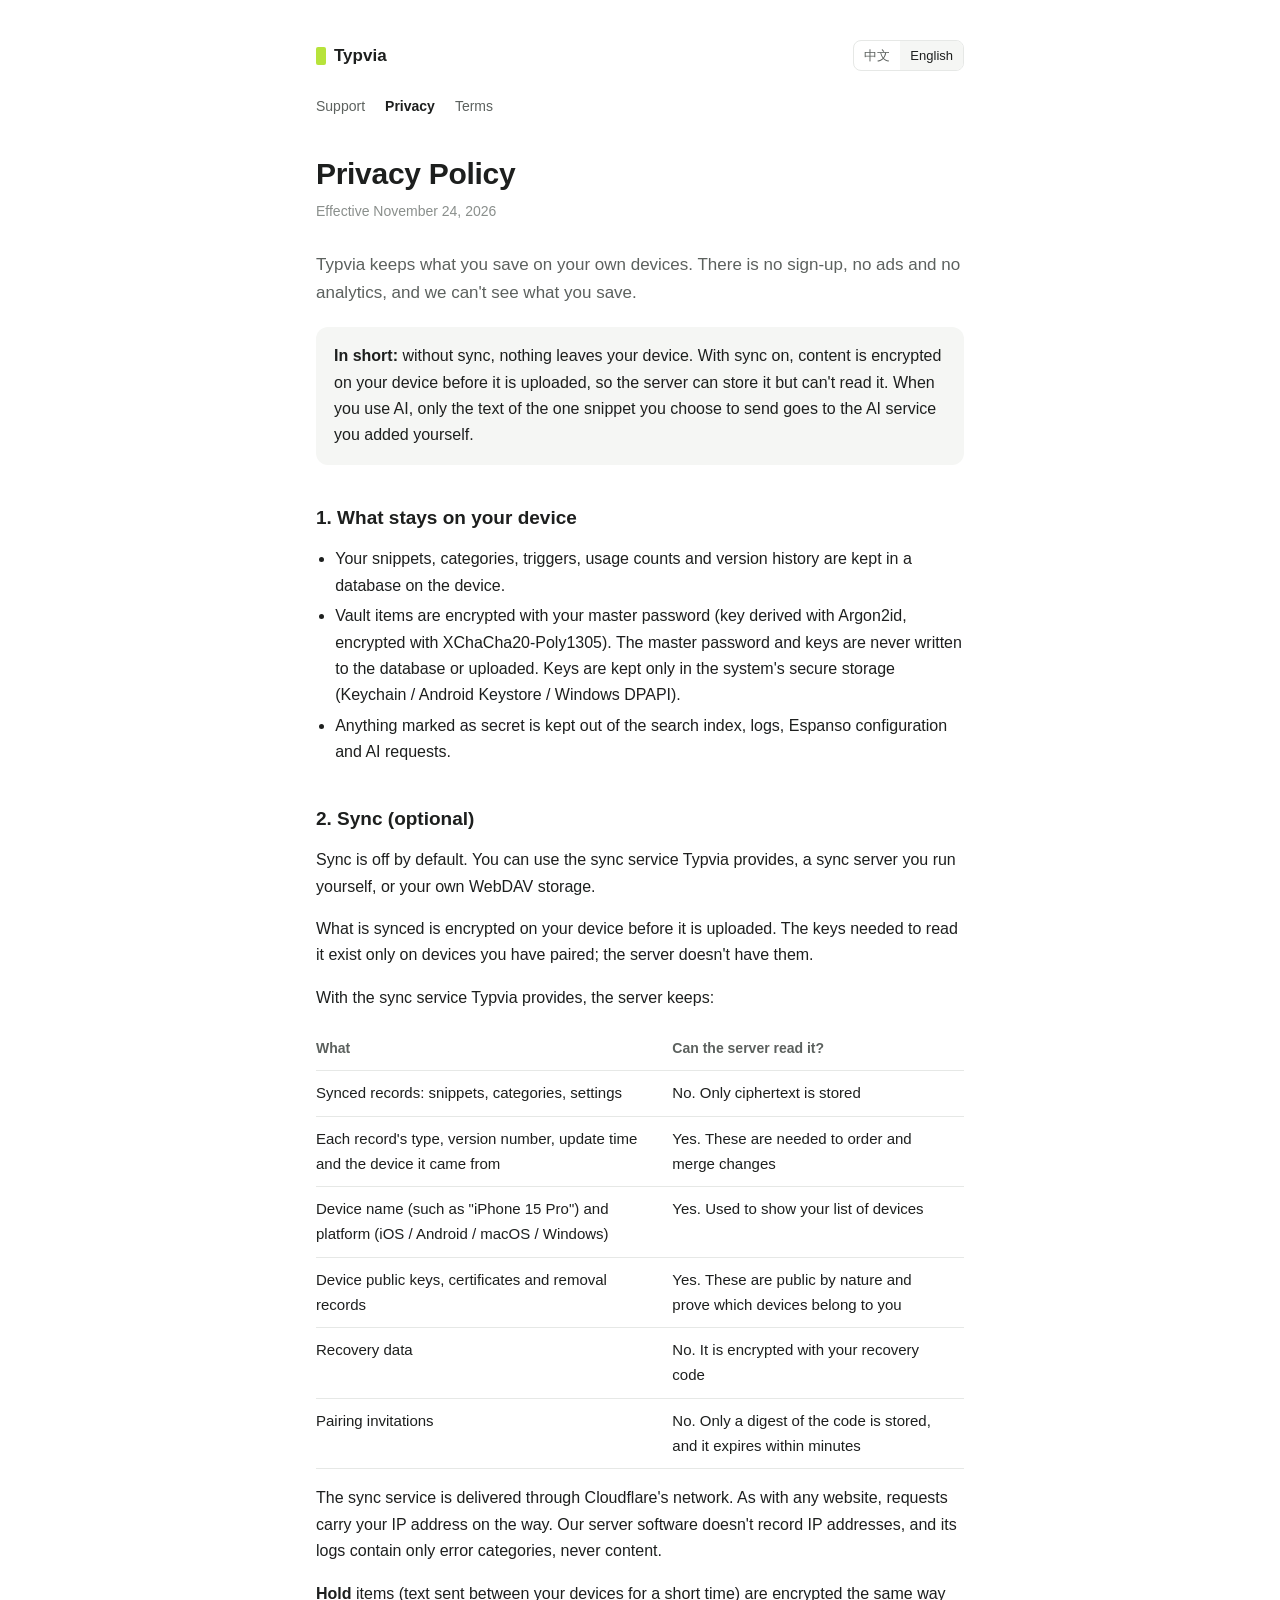
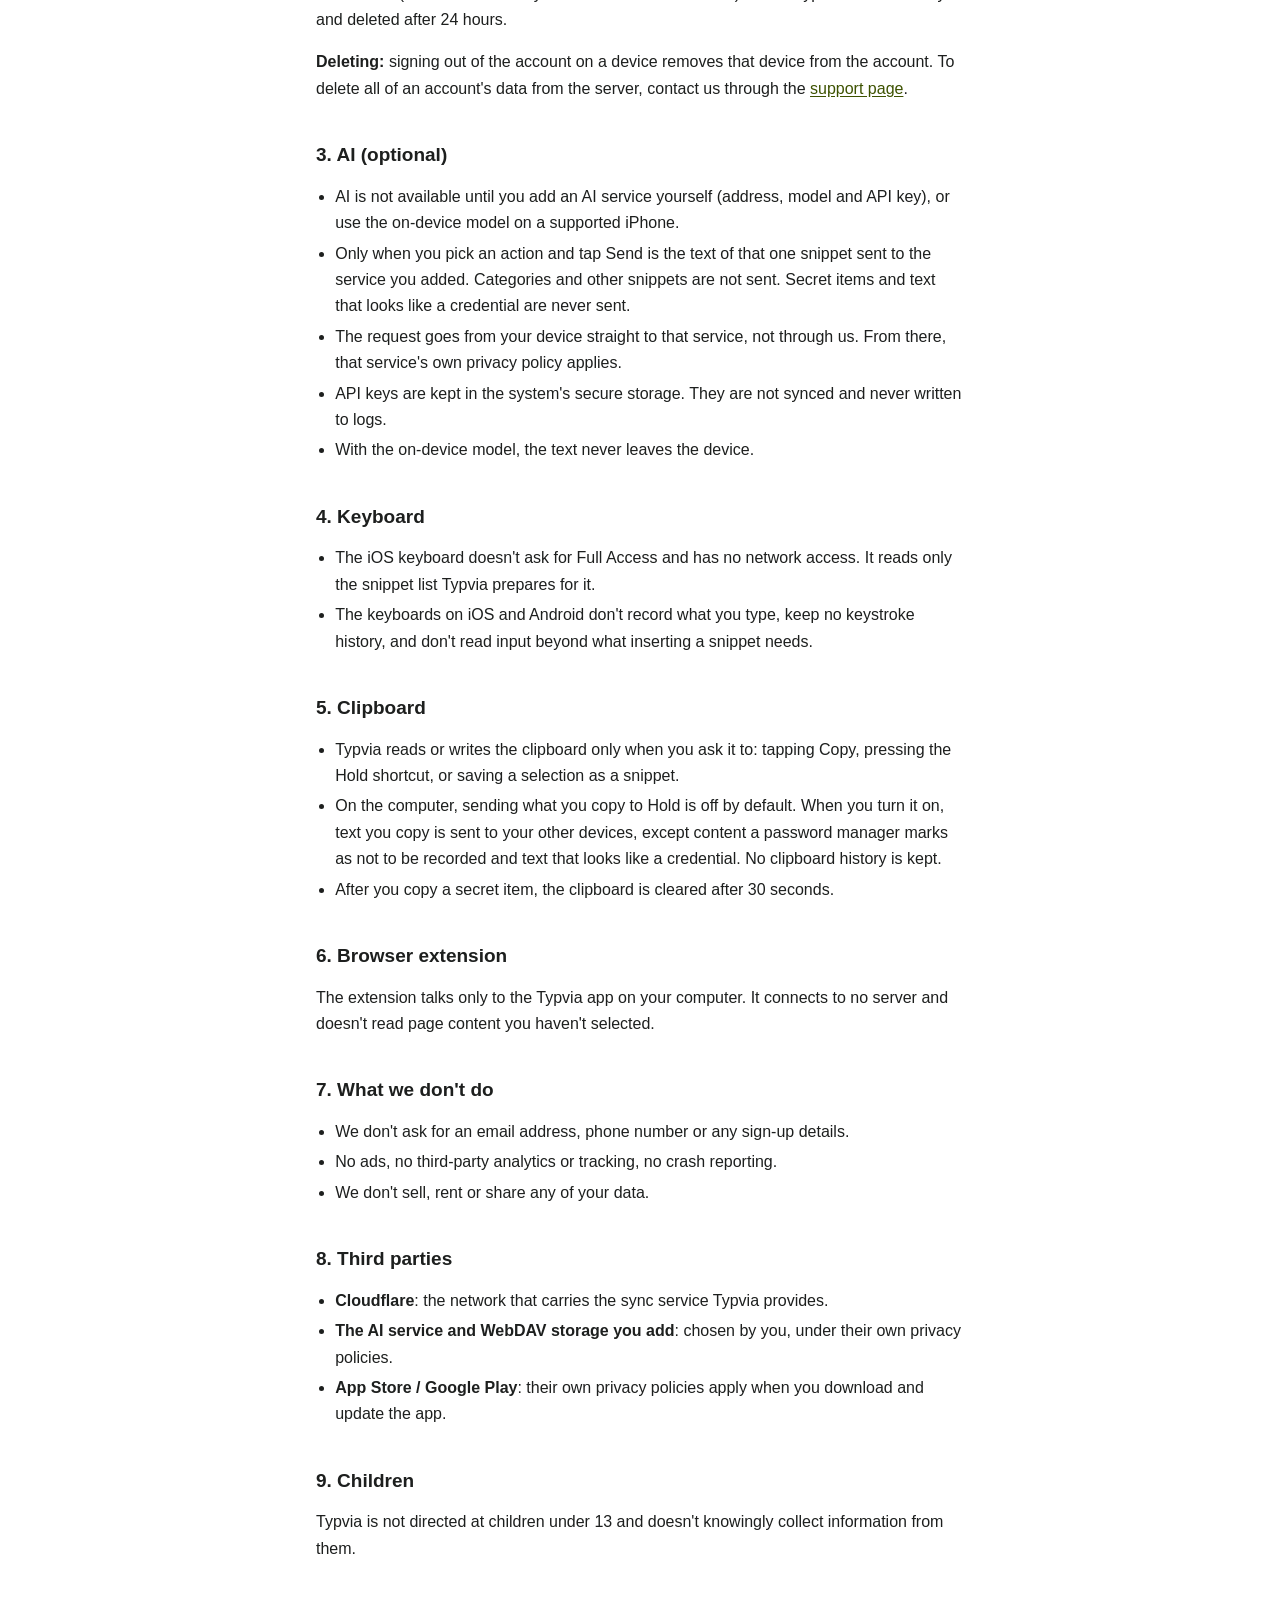
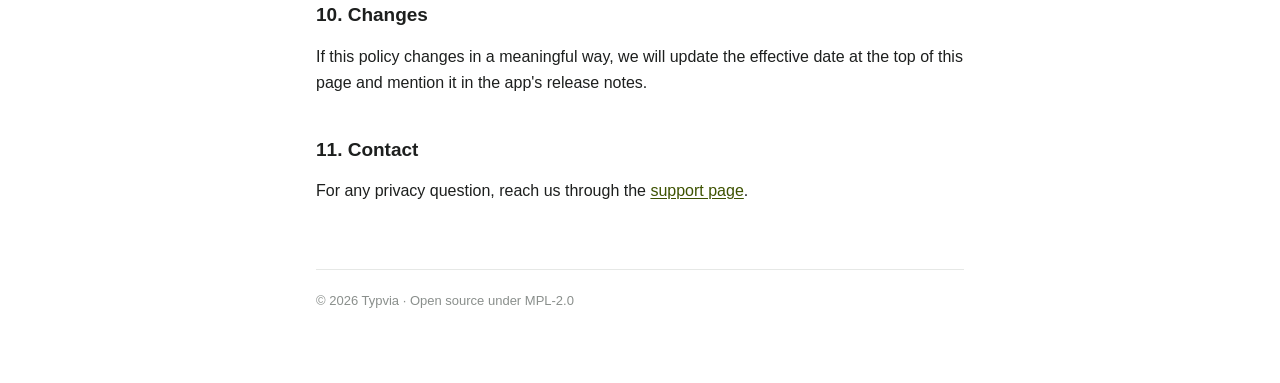
==== privacy.html @ f510185e "feat: add support, privacy and terms pages" ====
<!doctype html>
<html lang="en">
<head>
<meta charset="utf-8">
<meta name="viewport" content="width=device-width, initial-scale=1">
<title>Typvia Privacy Policy</title>
<meta name="title-en" content="Typvia Privacy Policy">
<meta name="title-zh" content="Typvia 隐私政策">
<meta name="description" content="What Typvia keeps, where it keeps it, and what never leaves your device.">
<link rel="stylesheet" href="site.css">
<script src="lang.js" defer></script>
</head>
<body>
<main>
<header class="top">
  <a class="brand" href="./">Typvia</a>
  <div class="lang" role="group" aria-label="Language">
    <button type="button" value="zh">中文</button>
    <button type="button" value="en">English</button>
  </div>
</header>
<nav class="pages">
  <a href="./"><span data-l="zh">支持</span><span data-l="en">Support</span></a>
  <a href="privacy.html" aria-current="page"><span data-l="zh">隐私政策</span><span data-l="en">Privacy</span></a>
  <a href="terms.html"><span data-l="zh">使用条款</span><span data-l="en">Terms</span></a>
</nav>

<!-- ============================== 中文 ============================== -->
<article data-l="zh">
<h1>隐私政策</h1>
<p class="meta">生效日期：2026 年 11 月 24 日</p>

<p class="lead">Typvia 把你保存的文字放在你自己的设备上。我们不需要注册，不放广告，不做统计，看不到你保存的内容。</p>

<div class="well"><p><strong>一句话版本：</strong>不同步，什么都不会离开你的设备。打开同步后，内容会先在你的设备上加密再上传，服务器只能存，读不了。用 AI 时，只有你点了「发送」的那一条正文，会发给你自己添加的 AI 服务。</p></div>

<h2>1. 存在你设备上的内容</h2>
<ul>
  <li>你保存的片段、分类、触发词、使用次数和版本历史，存放在设备本地的数据库里。</li>
  <li>保险库里的内容用你的主密码加密（Argon2id 派生密钥，XChaCha20-Poly1305 加密）。主密码和密钥不会写进数据库，也不会上传。密钥只存放在系统的安全存储里（Keychain / Android Keystore / Windows DPAPI）。</li>
  <li>标记为机密的内容不会进入搜索索引、日志、Espanso 配置和 AI 请求。</li>
</ul>

<h2>2. 同步（可选）</h2>
<p>同步默认关闭。你可以选择以下三种方式之一：Typvia 提供的同步服务、你自己部署的同步服务器，或者你自己的 WebDAV 存储。</p>
<p>同步的内容在你的设备上加密，加密后才上传。解密所需的密钥只在你配对过的设备上，服务器没有。</p>
<p>使用 Typvia 提供的同步服务时，服务器上会保存：</p>
<table>
  <tr><th>内容</th><th>服务器能否读到</th></tr>
  <tr><td>片段、分类、设置等同步记录</td><td>不能，只存密文</td></tr>
  <tr><td>每条记录的类型、版本号、更新时间、来自哪台设备</td><td>能。这些是排序和合并时需要的</td></tr>
  <tr><td>设备名称（如「iPhone 15 Pro」）和平台（iOS / Android / macOS / Windows）</td><td>能。用于在你的设备列表里显示</td></tr>
  <tr><td>设备公钥、证书和撤销记录</td><td>能。这些本身是公开信息，用于验证设备身份</td></tr>
  <tr><td>恢复数据</td><td>不能，它用你的恢复码加密</td></tr>
  <tr><td>配对邀请</td><td>不能读到配对码，只存它的摘要，几分钟后过期</td></tr>
</table>
<p>同步服务通过 Cloudflare 的网络提供。和访问任何网站一样，请求经过时会带上你的 IP 地址。我们的服务端程序不记录 IP，日志里只有错误类别，没有任何内容。</p>
<p><strong>暂存</strong>（跨设备临时传文字）的条目同样加密传输，24 小时后自动删除。</p>
<p><strong>删除：</strong>在设备上退出账户，会把这台设备从账户中移除。如果要删除账户在服务器上的全部数据，请通过<a href="./#contact">支持页</a>联系我们。</p>

<h2>3. AI 功能（可选）</h2>
<ul>
  <li>AI 功能默认不可用。你需要先自己添加一个 AI 服务（填地址、模型和 API Key），或者在支持的 iPhone 上使用系统自带的端侧模型。</li>
  <li>只有你选好动作并点了「发送」，那一条片段的正文才会发给你添加的服务。分类和其他片段都不会发。机密内容和疑似密钥的文字不会发送。</li>
  <li>请求是从你的设备直接发给该服务，不经过我们。之后的处理遵循该服务自己的隐私政策。</li>
  <li>API Key 存放在系统安全存储里，不会同步，也不会写进日志。</li>
  <li>使用端侧模型时，文字不会离开设备。</li>
</ul>

<h2>4. 键盘与输入法</h2>
<ul>
  <li>iOS 键盘不申请「完全访问」，没有联网能力，只读取 Typvia 为它准备的片段列表。</li>
  <li>键盘和输入法不记录你输入的内容，不保存按键历史，也不读取与插入片段无关的输入内容。</li>
</ul>

<h2>5. 剪贴板</h2>
<ul>
  <li>只有你主动操作时（点复制、按暂存快捷键、点「存为片段」），Typvia 才会读写剪贴板。</li>
  <li>电脑上「复制的文字自动暂存」默认关闭。打开后，Typvia 会把你复制的文字送到你的其他设备，但会跳过密码管理器标记为不记录的内容和疑似密钥的文字，也不保存剪贴板历史。</li>
  <li>复制机密内容后，剪贴板会在 30 秒后自动清除。</li>
</ul>

<h2>6. 浏览器扩展</h2>
<p>扩展只和你电脑上的 Typvia 应用通信，不连接任何服务器，也不读取你没有选中的网页内容。</p>

<h2>7. 我们不做的事</h2>
<ul>
  <li>不需要邮箱、手机号或任何注册信息。</li>
  <li>没有广告，没有第三方统计或追踪，没有崩溃上报。</li>
  <li>不出售、不出租、不共享你的任何数据。</li>
</ul>

<h2>8. 第三方</h2>
<ul>
  <li><strong>Cloudflare</strong>：承载 Typvia 提供的同步服务的网络。</li>
  <li><strong>你添加的 AI 服务、你使用的 WebDAV 存储</strong>：由你选择，遵循其各自的隐私政策。</li>
  <li><strong>App Store / Google Play</strong>：下载和更新应用时，适用其各自的隐私政策。</li>
</ul>

<h2>9. 儿童</h2>
<p>Typvia 不面向 13 岁以下的儿童，也不会有意收集儿童的信息。</p>

<h2>10. 政策变更</h2>
<p>如果这份政策有实质变化，我们会更新本页顶部的生效日期，并在应用的版本说明中告知。</p>

<h2>11. 联系我们</h2>
<p>关于隐私的任何问题，请通过<a href="./#contact">支持页</a>上的方式联系我们。</p>
</article>

<!-- ============================== English ============================== -->
<article data-l="en">
<h1>Privacy Policy</h1>
<p class="meta">Effective November 24, 2026</p>

<p class="lead">Typvia keeps what you save on your own devices. There is no sign-up, no ads and no analytics, and we can't see what you save.</p>

<div class="well"><p><strong>In short:</strong> without sync, nothing leaves your device. With sync on, content is encrypted on your device before it is uploaded, so the server can store it but can't read it. When you use AI, only the text of the one snippet you choose to send goes to the AI service you added yourself.</p></div>

<h2>1. What stays on your device</h2>
<ul>
  <li>Your snippets, categories, triggers, usage counts and version history are kept in a database on the device.</li>
  <li>Vault items are encrypted with your master password (key derived with Argon2id, encrypted with XChaCha20-Poly1305). The master password and keys are never written to the database or uploaded. Keys are kept only in the system's secure storage (Keychain / Android Keystore / Windows DPAPI).</li>
  <li>Anything marked as secret is kept out of the search index, logs, Espanso configuration and AI requests.</li>
</ul>

<h2>2. Sync (optional)</h2>
<p>Sync is off by default. You can use the sync service Typvia provides, a sync server you run yourself, or your own WebDAV storage.</p>
<p>What is synced is encrypted on your device before it is uploaded. The keys needed to read it exist only on devices you have paired; the server doesn't have them.</p>
<p>With the sync service Typvia provides, the server keeps:</p>
<table>
  <tr><th>What</th><th>Can the server read it?</th></tr>
  <tr><td>Synced records: snippets, categories, settings</td><td>No. Only ciphertext is stored</td></tr>
  <tr><td>Each record's type, version number, update time and the device it came from</td><td>Yes. These are needed to order and merge changes</td></tr>
  <tr><td>Device name (such as "iPhone 15 Pro") and platform (iOS / Android / macOS / Windows)</td><td>Yes. Used to show your list of devices</td></tr>
  <tr><td>Device public keys, certificates and removal records</td><td>Yes. These are public by nature and prove which devices belong to you</td></tr>
  <tr><td>Recovery data</td><td>No. It is encrypted with your recovery code</td></tr>
  <tr><td>Pairing invitations</td><td>No. Only a digest of the code is stored, and it expires within minutes</td></tr>
</table>
<p>The sync service is delivered through Cloudflare's network. As with any website, requests carry your IP address on the way. Our server software doesn't record IP addresses, and its logs contain only error categories, never content.</p>
<p><strong>Hold</strong> items (text sent between your devices for a short time) are encrypted the same way and deleted after 24 hours.</p>
<p><strong>Deleting:</strong> signing out of the account on a device removes that device from the account. To delete all of an account's data from the server, contact us through the <a href="./#contact">support page</a>.</p>

<h2>3. AI (optional)</h2>
<ul>
  <li>AI is not available until you add an AI service yourself (address, model and API key), or use the on-device model on a supported iPhone.</li>
  <li>Only when you pick an action and tap Send is the text of that one snippet sent to the service you added. Categories and other snippets are not sent. Secret items and text that looks like a credential are never sent.</li>
  <li>The request goes from your device straight to that service, not through us. From there, that service's own privacy policy applies.</li>
  <li>API keys are kept in the system's secure storage. They are not synced and never written to logs.</li>
  <li>With the on-device model, the text never leaves the device.</li>
</ul>

<h2>4. Keyboard</h2>
<ul>
  <li>The iOS keyboard doesn't ask for Full Access and has no network access. It reads only the snippet list Typvia prepares for it.</li>
  <li>The keyboards on iOS and Android don't record what you type, keep no keystroke history, and don't read input beyond what inserting a snippet needs.</li>
</ul>

<h2>5. Clipboard</h2>
<ul>
  <li>Typvia reads or writes the clipboard only when you ask it to: tapping Copy, pressing the Hold shortcut, or saving a selection as a snippet.</li>
  <li>On the computer, sending what you copy to Hold is off by default. When you turn it on, text you copy is sent to your other devices, except content a password manager marks as not to be recorded and text that looks like a credential. No clipboard history is kept.</li>
  <li>After you copy a secret item, the clipboard is cleared after 30 seconds.</li>
</ul>

<h2>6. Browser extension</h2>
<p>The extension talks only to the Typvia app on your computer. It connects to no server and doesn't read page content you haven't selected.</p>

<h2>7. What we don't do</h2>
<ul>
  <li>We don't ask for an email address, phone number or any sign-up details.</li>
  <li>No ads, no third-party analytics or tracking, no crash reporting.</li>
  <li>We don't sell, rent or share any of your data.</li>
</ul>

<h2>8. Third parties</h2>
<ul>
  <li><strong>Cloudflare</strong>: the network that carries the sync service Typvia provides.</li>
  <li><strong>The AI service and WebDAV storage you add</strong>: chosen by you, under their own privacy policies.</li>
  <li><strong>App Store / Google Play</strong>: their own privacy policies apply when you download and update the app.</li>
</ul>

<h2>9. Children</h2>
<p>Typvia is not directed at children under 13 and doesn't knowingly collect information from them.</p>

<h2>10. Changes</h2>
<p>If this policy changes in a meaningful way, we will update the effective date at the top of this page and mention it in the app's release notes.</p>

<h2>11. Contact</h2>
<p>For any privacy question, reach us through the <a href="./#contact">support page</a>.</p>
</article>

<footer>
  <span data-l="zh">© 2026 Typvia · 开源软件，以 MPL-2.0 发布</span>
  <span data-l="en">© 2026 Typvia · Open source under MPL-2.0</span>
</footer>
</main>
</body>
</html>
---- site.css ----
:root {
  --paper: #ffffff;
  --ink: #1d1f1e;
  --secondary: #5c615e;
  --meta: #8a8f8c;
  --rule: #e6e8e6;
  --accent: #b7e33b;
  --accent-ink: #3d5200;
  --well: #f5f6f4;
}
@media (prefers-color-scheme: dark) {
  :root {
    --paper: #161817;
    --ink: #eceeec;
    --secondary: #b1b6b3;
    --meta: #868b88;
    --rule: #2a2d2b;
    --accent: #b7e33b;
    --accent-ink: #cdee6e;
    --well: #1e2120;
  }
}

* { box-sizing: border-box; }

html { -webkit-text-size-adjust: 100%; }

body {
  margin: 0;
  background: var(--paper);
  color: var(--ink);
  font: 16px/1.65 -apple-system, BlinkMacSystemFont, "Segoe UI", "PingFang SC",
    "Hiragino Sans GB", "Microsoft YaHei", sans-serif;
}

main {
  max-width: 680px;
  margin: 0 auto;
  padding: 40px 16px 72px;
}

header.top {
  display: flex;
  align-items: center;
  justify-content: space-between;
  gap: 16px;
  margin-bottom: 40px;
}

.brand {
  font-weight: 650;
  font-size: 17px;
  color: var(--ink);
  text-decoration: none;
  display: inline-flex;
  align-items: center;
  gap: 8px;
}
.brand::before {
  content: "";
  width: 10px;
  height: 18px;
  border-radius: 2px;
  background: var(--accent);
}

.lang {
  display: inline-flex;
  border: 1px solid var(--rule);
  border-radius: 8px;
  overflow: hidden;
}
.lang button {
  border: 0;
  background: none;
  color: var(--secondary);
  font: inherit;
  font-size: 13px;
  padding: 4px 10px;
  cursor: pointer;
}
.lang button[aria-pressed="true"] {
  background: var(--well);
  color: var(--ink);
}

nav.pages {
  display: flex;
  flex-wrap: wrap;
  gap: 4px 20px;
  font-size: 14px;
  margin: -16px 0 36px;
}
nav.pages a { color: var(--secondary); text-decoration: none; }
nav.pages a[aria-current="page"] { color: var(--ink); font-weight: 600; }

h1 { font-size: 30px; line-height: 1.25; margin: 0 0 8px; letter-spacing: -0.01em; }
h2 { font-size: 19px; line-height: 1.35; margin: 40px 0 8px; }
h3 { font-size: 16px; margin: 24px 0 4px; }

p, li { color: var(--ink); }
.meta { color: var(--meta); font-size: 14px; margin: 0 0 28px; }
.lead { color: var(--secondary); font-size: 17px; }

ul { padding-left: 1.2em; }
li { margin: 4px 0; }

a { color: var(--accent-ink); text-underline-offset: 2px; }

.well {
  background: var(--well);
  border-radius: 12px;
  padding: 16px 18px;
  margin: 20px 0;
}
.well p { margin: 0; }

table {
  width: 100%;
  border-collapse: collapse;
  font-size: 15px;
  margin: 12px 0;
}
th, td {
  text-align: left;
  vertical-align: top;
  padding: 10px 12px 10px 0;
  border-bottom: 1px solid var(--rule);
}
th { color: var(--secondary); font-weight: 600; font-size: 14px; }

details {
  border-bottom: 1px solid var(--rule);
  padding: 12px 0;
}
summary { cursor: pointer; font-weight: 600; }
details p, details ul { margin: 8px 0 0; color: var(--secondary); }

footer {
  margin-top: 64px;
  padding-top: 20px;
  border-top: 1px solid var(--rule);
  color: var(--meta);
  font-size: 13px;
}

/* One language at a time; the other is removed from layout and reading. */
[data-l]:not(.show) { display: none; }

@media (max-width: 480px) {
  h1 { font-size: 25px; }
  th, td { padding-right: 8px; }
}
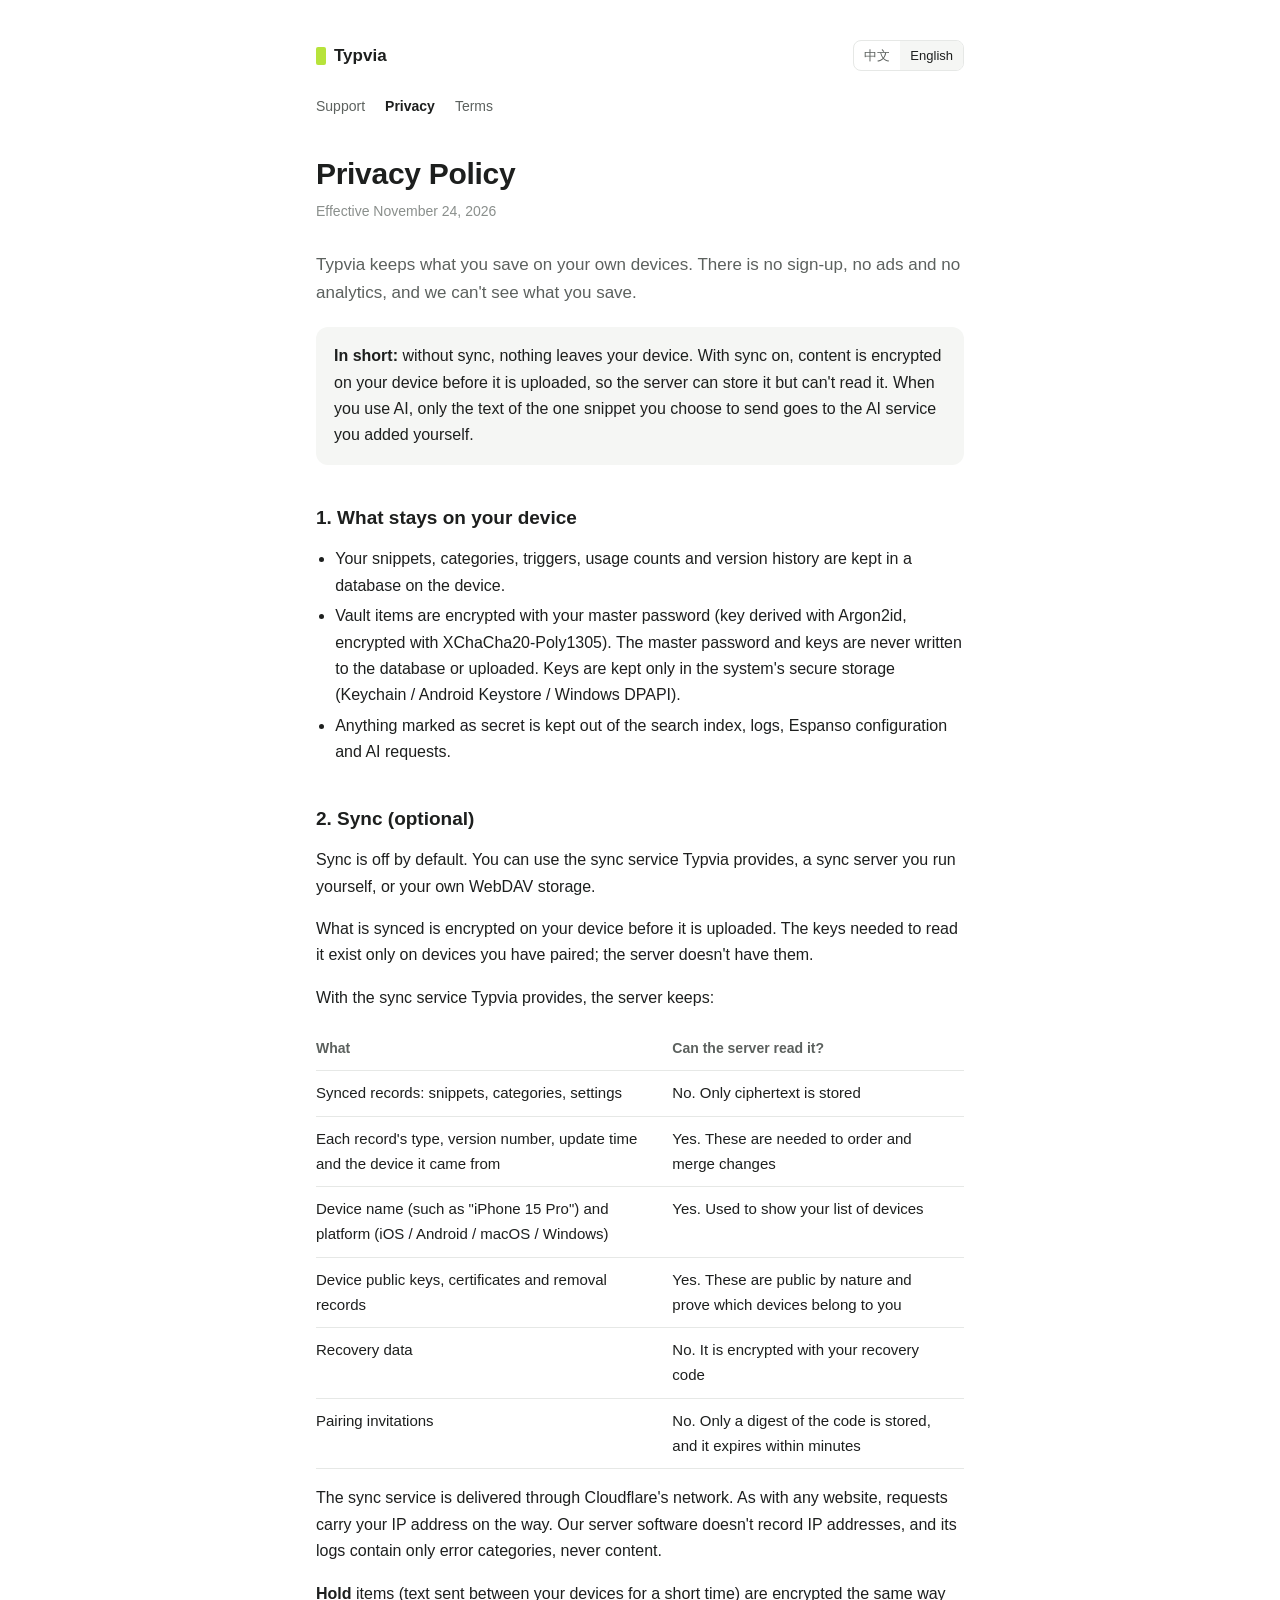
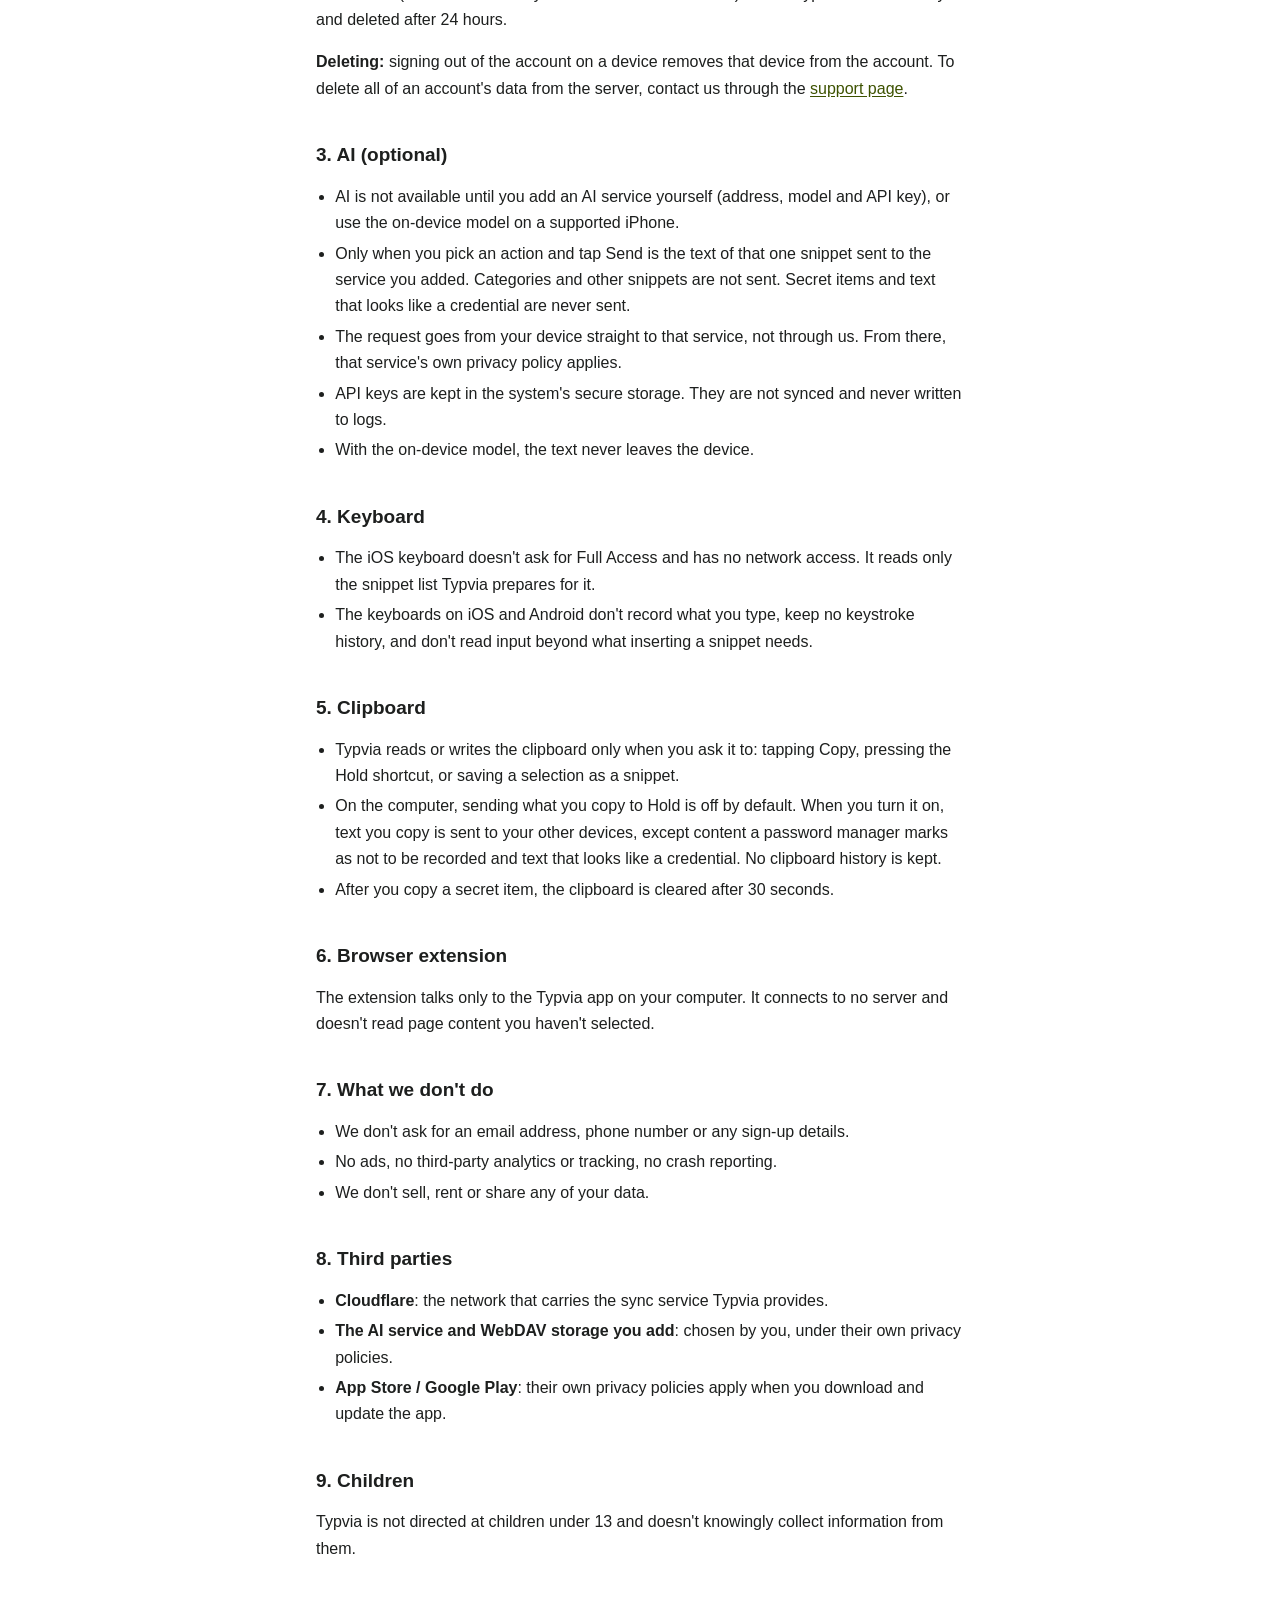
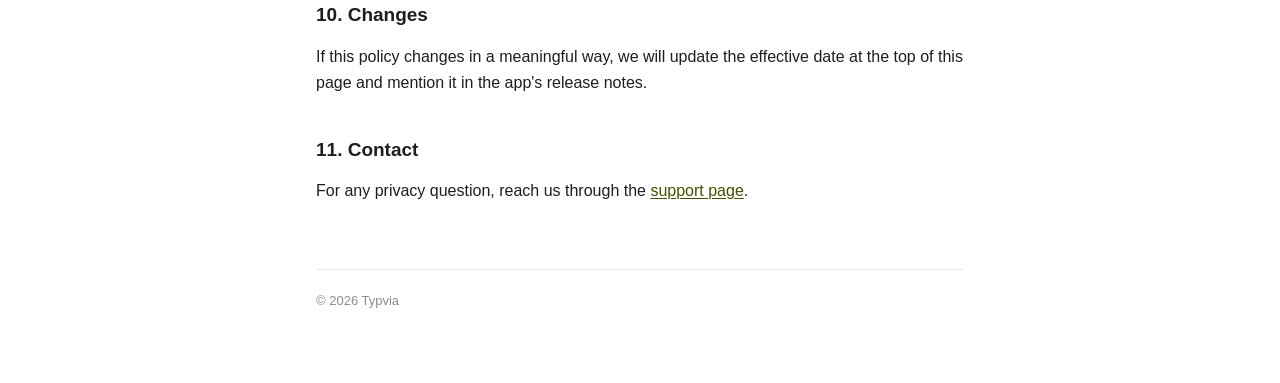
==== commit b3ce8cbe: "fix: add the contact email and drop the licence claims" ====
--- a/privacy.html
+++ b/privacy.html
@@ -190,8 +190,8 @@
 </article>
 
 <footer>
-  <span data-l="zh">© 2026 Typvia · 开源软件，以 MPL-2.0 发布</span>
-  <span data-l="en">© 2026 Typvia · Open source under MPL-2.0</span>
+  <span data-l="zh">© 2026 Typvia</span>
+  <span data-l="en">© 2026 Typvia</span>
 </footer>
 </main>
 </body>
